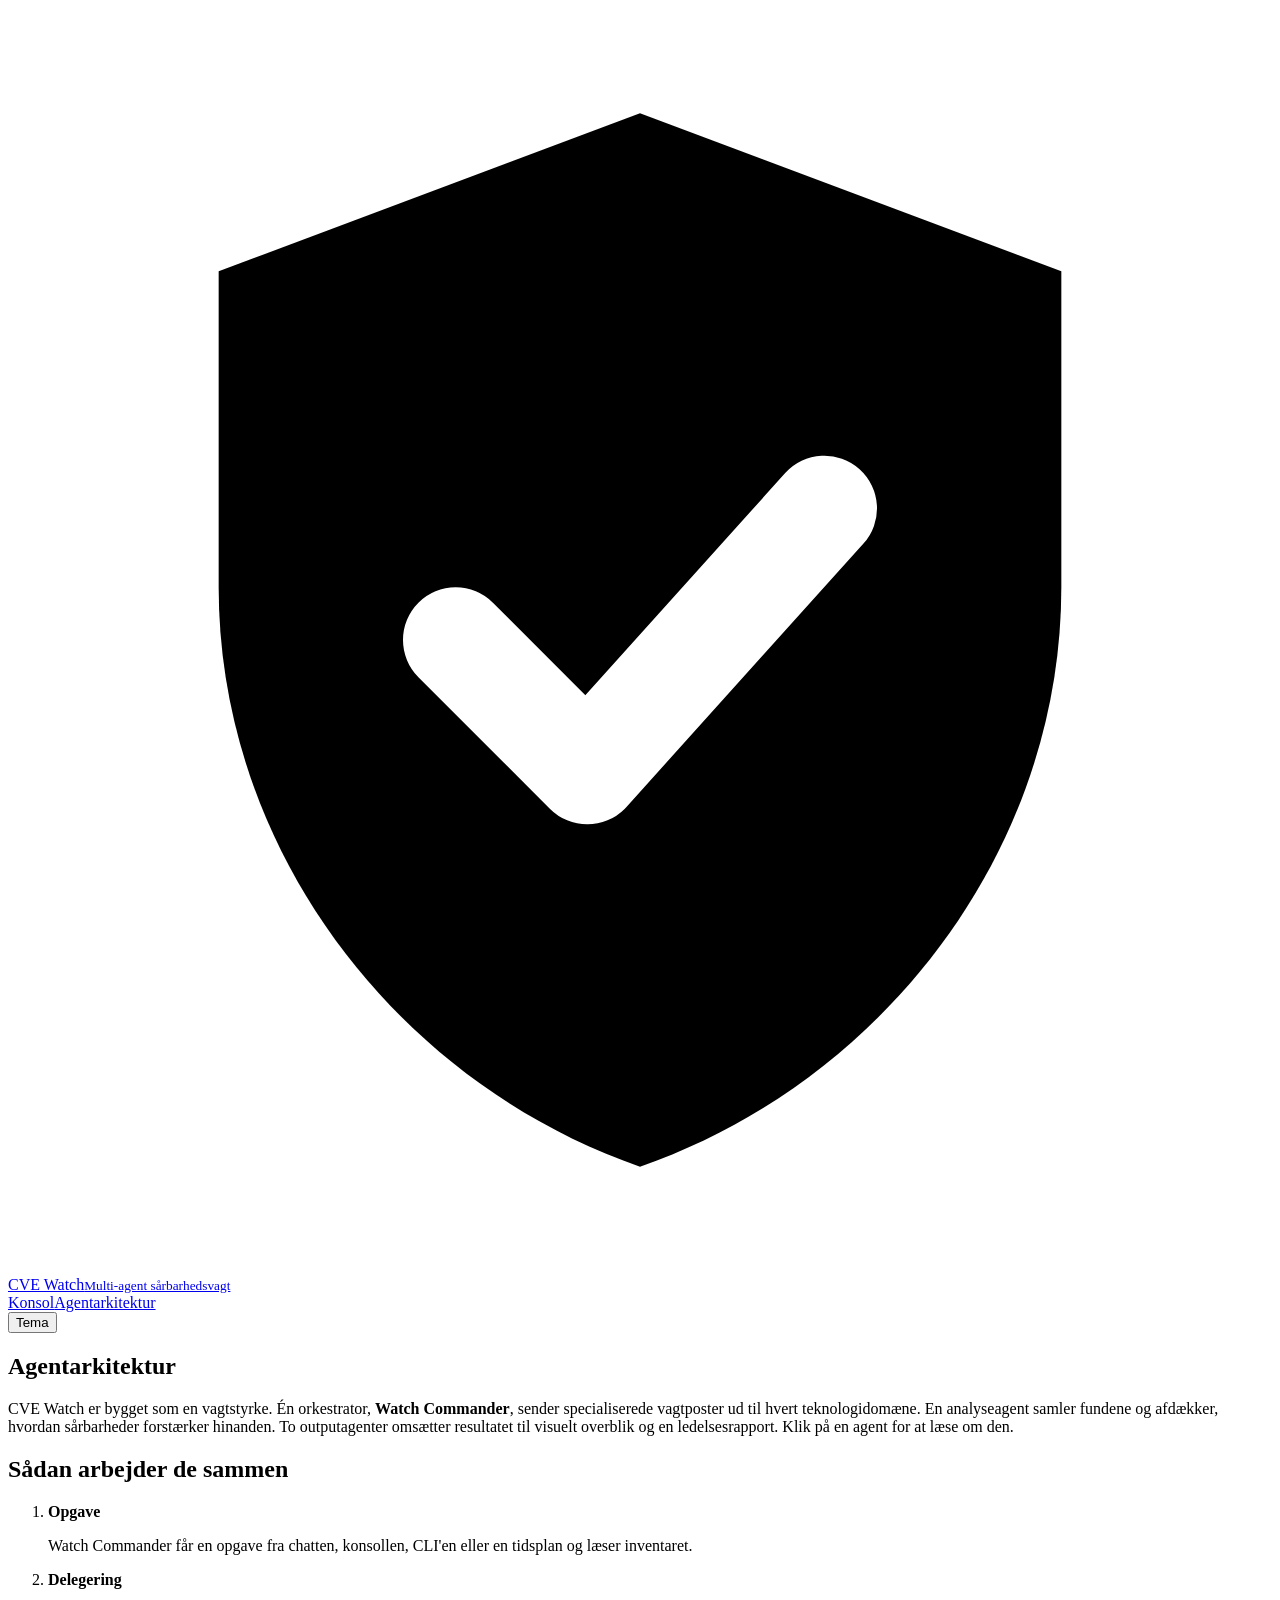
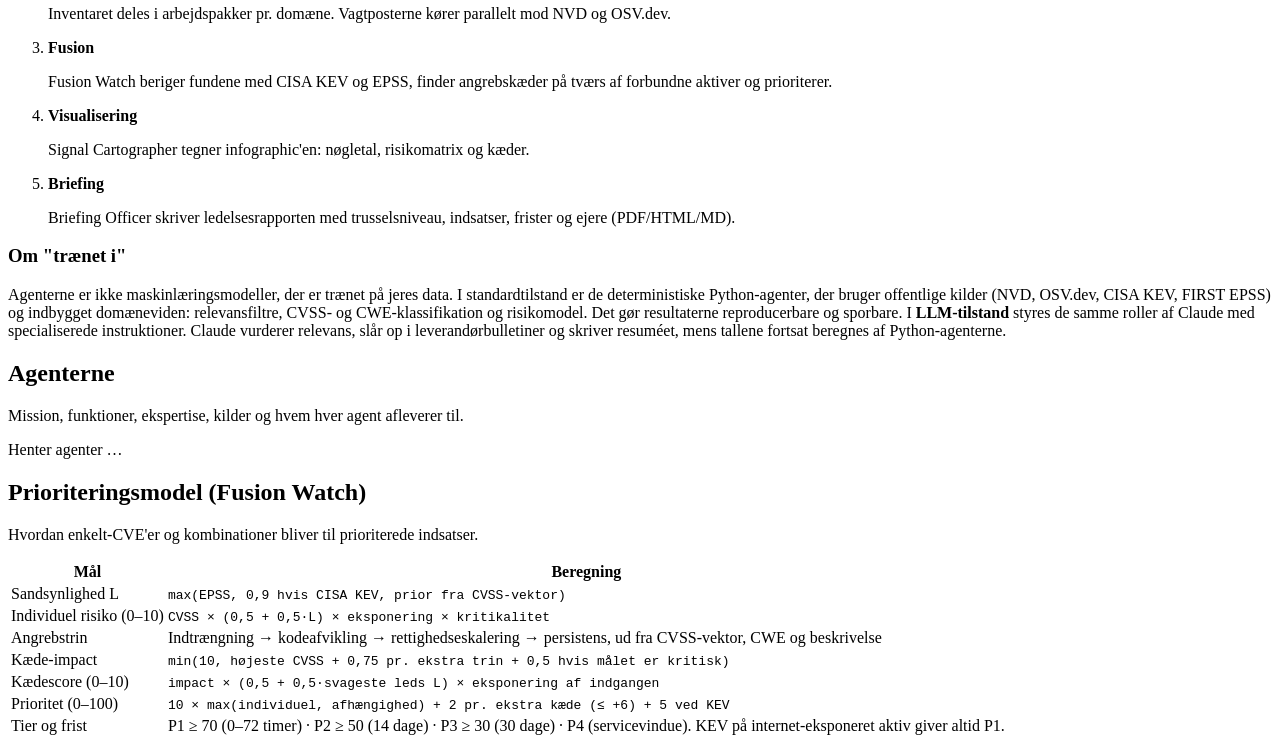
==== cve-agents/cve_agents/web/static/arkitektur.html @ 80dca543 "Add CVE Watch web console, agent codenames and PDF management report - Agents renamed to cyber-watch" ====
<!doctype html>
<html lang="da">
<head>
<meta charset="utf-8">
<meta name="viewport" content="width=device-width,initial-scale=1">
<title>CVE Watch Agentarkitektur</title>
<link rel="icon" href="data:image/svg+xml,%3Csvg xmlns='http://www.w3.org/2000/svg' viewBox='0 0 24 24'%3E%3Cpath d='M12 2 4 5v6c0 5 3.4 9.4 8 11 4.6-1.6 8-6 8-11V5z' fill='%232a78d6'/%3E%3C/svg%3E">
<link rel="stylesheet" href="/static/app.css">
</head>
<body>
<header class="top">
  <a class="brand" href="/">
    <svg viewBox="0 0 24 24" aria-hidden="true"><path d="M12 2 4 5v6c0 5 3.4 9.4 8 11 4.6-1.6 8-6 8-11V5z" fill="var(--accent)"/><path d="m8.5 12 2.5 2.5 4.5-5" stroke="#fff" stroke-width="2" fill="none" stroke-linecap="round" stroke-linejoin="round"/></svg>
    <span>CVE Watch<small>Multi-agent sårbarhedsvagt</small></span>
  </a>
  <nav class="nav"><a href="/">Konsol</a><a href="/arkitektur" aria-current="page">Agentarkitektur</a></nav>
  <span class="spacer"></span>
  <button class="iconbtn" id="theme" type="button" aria-label="Skift mellem lyst og mørkt tema">Tema</button>
</header>

<main class="wrap">
  <section class="hero">
    <h1>Agentarkitektur</h1>
    <p>CVE Watch er bygget som en vagtstyrke. Én orkestrator, <b>Watch Commander</b>, sender specialiserede vagtposter ud til
      hvert teknologidomæne. En analyseagent samler fundene og afdækker, hvordan sårbarheder forstærker hinanden. To outputagenter
      omsætter resultatet til visuelt overblik og en ledelsesrapport. Klik på en agent for at læse om den.</p>
  </section>

  <section class="flow" aria-label="Diagram over agenternes samspil" id="flow"></section>

  <h2 class="section-title">Sådan arbejder de sammen</h2>
  <ol class="steps">
    <li><b>Opgave</b><p>Watch Commander får en opgave fra chatten, konsollen, CLI'en eller en tidsplan og læser inventaret.</p></li>
    <li><b>Delegering</b><p>Inventaret deles i arbejdspakker pr. domæne. Vagtposterne kører parallelt mod NVD og OSV.dev.</p></li>
    <li><b>Fusion</b><p>Fusion Watch beriger fundene med CISA KEV og EPSS, finder angrebskæder på tværs af forbundne aktiver og prioriterer.</p></li>
    <li><b>Visualisering</b><p>Signal Cartographer tegner infographic'en: nøgletal, risikomatrix og kæder.</p></li>
    <li><b>Briefing</b><p>Briefing Officer skriver ledelsesrapporten med trusselsniveau, indsatser, frister og ejere (PDF/HTML/MD).</p></li>
  </ol>

  <div class="note">
    <h3>Om "trænet i"</h3>
    Agenterne er ikke maskinlærings­modeller, der er trænet på jeres data. I standardtilstand er de deterministiske
    Python-agenter, der bruger offentlige kilder (NVD, OSV.dev, CISA KEV, FIRST EPSS) og indbygget domæneviden: relevansfiltre,
    CVSS- og CWE-klassifikation og risikomodel. Det gør resultaterne reproducerbare og sporbare. I <b>LLM-tilstand</b> styres de
    samme roller af Claude med specialiserede instruktioner. Claude vurderer relevans, slår op i leverandørbulletiner og skriver
    resuméet, mens tallene fortsat beregnes af Python-agenterne.
  </div>

  <h2 class="section-title">Agenterne</h2>
  <p class="section-sub">Mission, funktioner, ekspertise, kilder og hvem hver agent afleverer til.</p>
  <div id="cards"><div class="empty">Henter agenter …</div></div>

  <h2 class="section-title">Prioriteringsmodel (Fusion Watch)</h2>
  <p class="section-sub">Hvordan enkelt-CVE'er og kombinationer bliver til prioriterede indsatser.</p>
  <div class="scroll"><table class="formula">
    <tr><th>Mål</th><th>Beregning</th></tr>
    <tr><td>Sandsynlighed L</td><td><code>max(EPSS, 0,9 hvis CISA KEV, prior fra CVSS-vektor)</code></td></tr>
    <tr><td>Individuel risiko (0–10)</td><td><code>CVSS × (0,5 + 0,5·L) × eksponering × kritikalitet</code></td></tr>
    <tr><td>Angrebstrin</td><td>Indtrængning → kodeafvikling → rettighedseskalering → persistens, ud fra CVSS-vektor, CWE og beskrivelse</td></tr>
    <tr><td>Kæde-impact</td><td><code>min(10, højeste CVSS + 0,75 pr. ekstra trin + 0,5 hvis målet er kritisk)</code></td></tr>
    <tr><td>Kædescore (0–10)</td><td><code>impact × (0,5 + 0,5·svageste leds L) × eksponering af indgangen</code></td></tr>
    <tr><td>Prioritet (0–100)</td><td><code>10 × max(individuel, afhængighed) + 2 pr. ekstra kæde (≤ +6) + 5 ved KEV</code></td></tr>
    <tr><td>Tier og frist</td><td>P1 ≥ 70 (0–72 timer) · P2 ≥ 50 (14 dage) · P3 ≥ 30 (30 dage) · P4 (servicevindue). KEV på internet-eksponeret aktiv giver altid P1.</td></tr>
  </table></div>
</main>

<script src="/static/common.js"></script>
<script>
const TIER = { orchestration: "Orkestrering", collection: "Indsamling", analysis: "Analyse", output: "Output" };
const node = a => `<a class="node ${a.tier}" href="#${a.key}"><span class="ico" aria-hidden="true">${a.icon}</span><span><b>${esc(a.codename)}</b><small>${esc(a.role)}</small></span></a>`;
const list = xs => `<ul>${xs.map(x => `<li>${esc(x)}</li>`).join("")}</ul>`;
(async () => {
  const { agents } = await api("/api/agents");
  const by = Object.fromEntries(agents.map(a => [a.key, a]));
  const t = k => agents.filter(a => a.tier === k);
  $("#flow").innerHTML = `
    <div class="lanelbl">Orkestrering</div><div class="lane">${t("orchestration").map(node).join("")}</div>
    <div class="arrow" aria-hidden="true"></div>
    <div class="lanelbl">Vagtposter: indsamling pr. domæne (parallelt)</div><div class="lane collection">${t("collection").map(node).join("")}</div>
    <div class="arrow" aria-hidden="true"></div>
    <div class="lanelbl">Analyse</div><div class="lane">${t("analysis").map(node).join("")}</div>
    <div class="feeds"><span>+ CISA KEV</span><span>+ FIRST EPSS</span><span>+ inventarets forbindelser</span></div>
    <div class="arrow" aria-hidden="true"></div>
    <div class="lanelbl">Output</div><div class="lane">${t("output").map(node).join("")}</div>`;
  $("#cards").innerHTML = agents.map(a => `
    <article class="agentcard" id="${a.key}">
      <header><span class="ico" aria-hidden="true">${a.icon}</span><div><h3>${esc(a.codename)}</h3><div class="role">${esc(a.role)}</div></div>
        <span class="tier">${TIER[a.tier] || a.tier}</span></header>
      <p class="mission">${esc(a.mission)}</p>
      <div class="cols">
        <div><h4>Funktioner</h4>${list(a.functions)}</div>
        <div><h4>Trænet i / ekspertise</h4>${list(a.trained_in)}</div>
        <div><h4>Kilder</h4>${list(a.sources)}<h4 style="margin-top:10px">Output</h4>${list(a.outputs)}</div>
      </div>
      ${a.hands_off_to.length ? `<div class="handoff">Afleverer til: ${a.hands_off_to.map(k => by[k] ? `<a href="#${k}">${by[k].icon} ${esc(by[k].codename)}</a>` : "").join("")}</div>` : ""}
    </article>`).join("");
  if (location.hash) document.getElementById(location.hash.slice(1))?.scrollIntoView();
})();
</script>
</body>
</html>
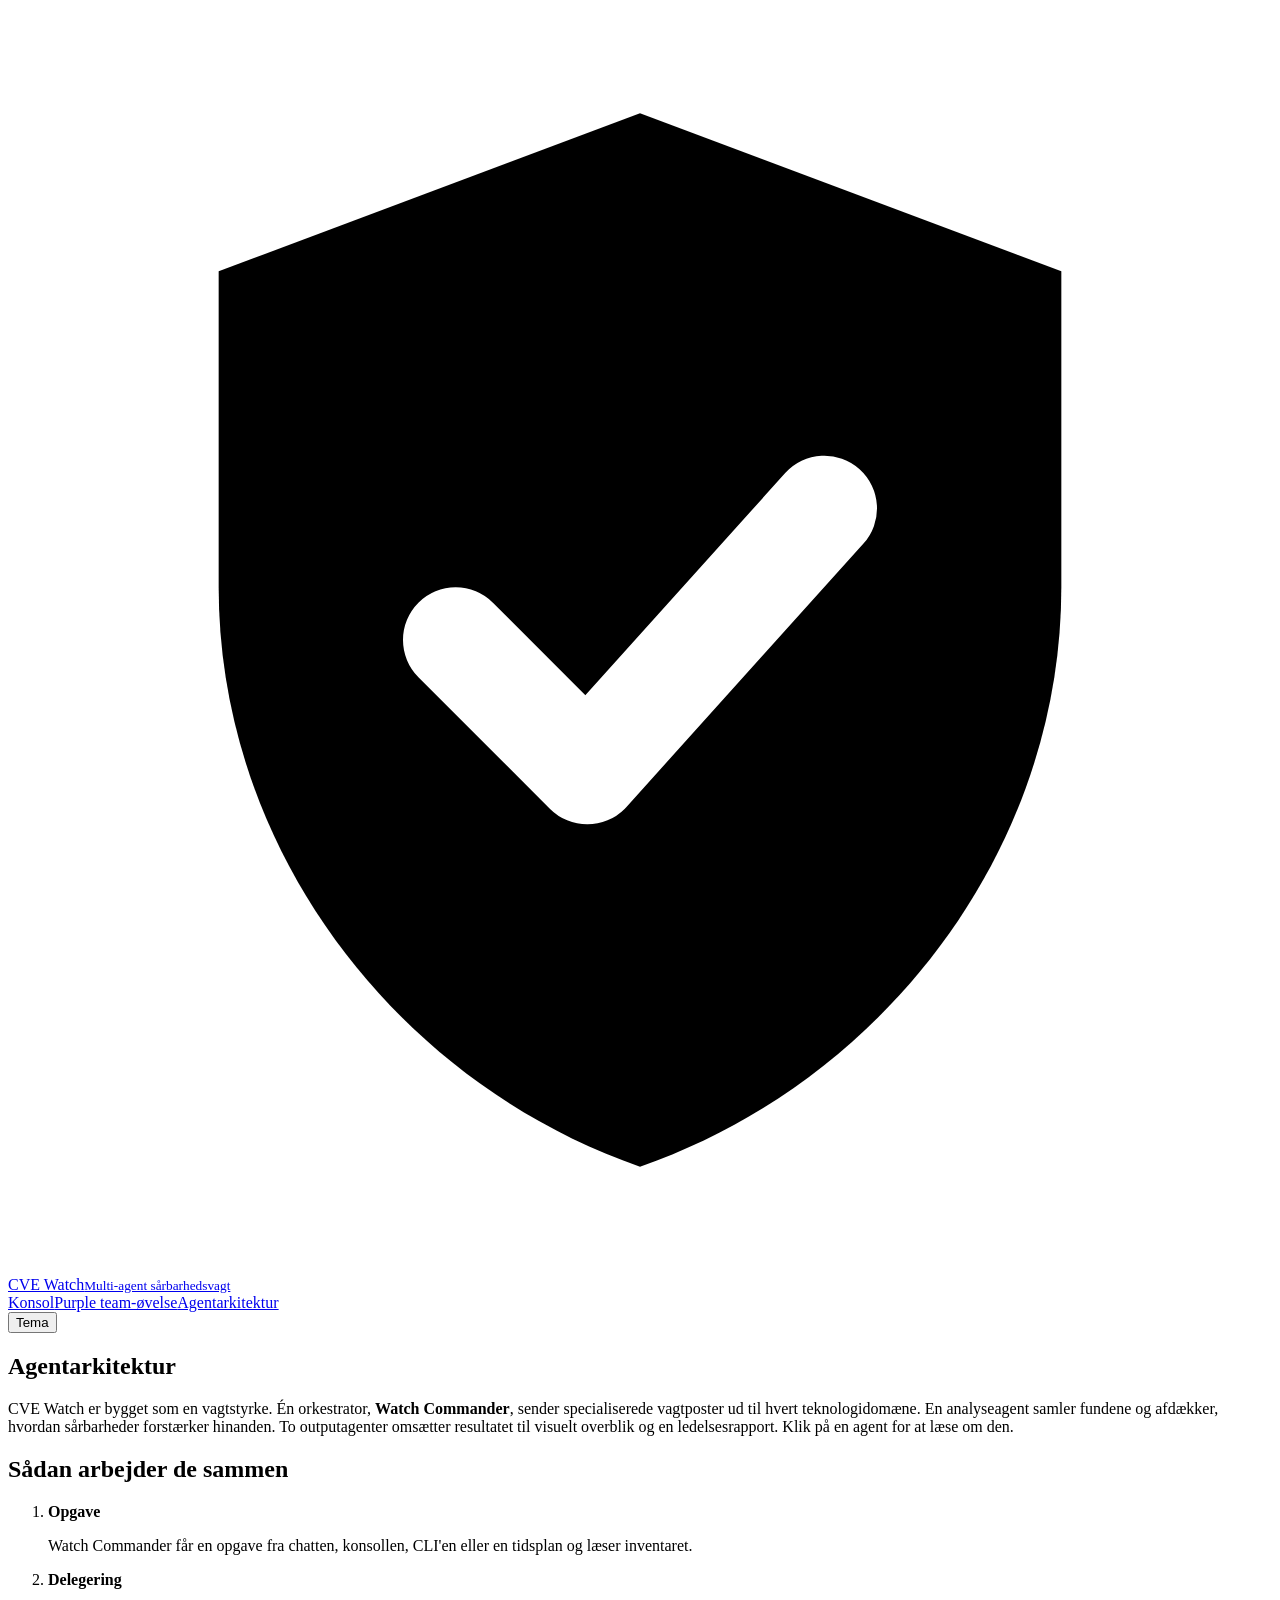
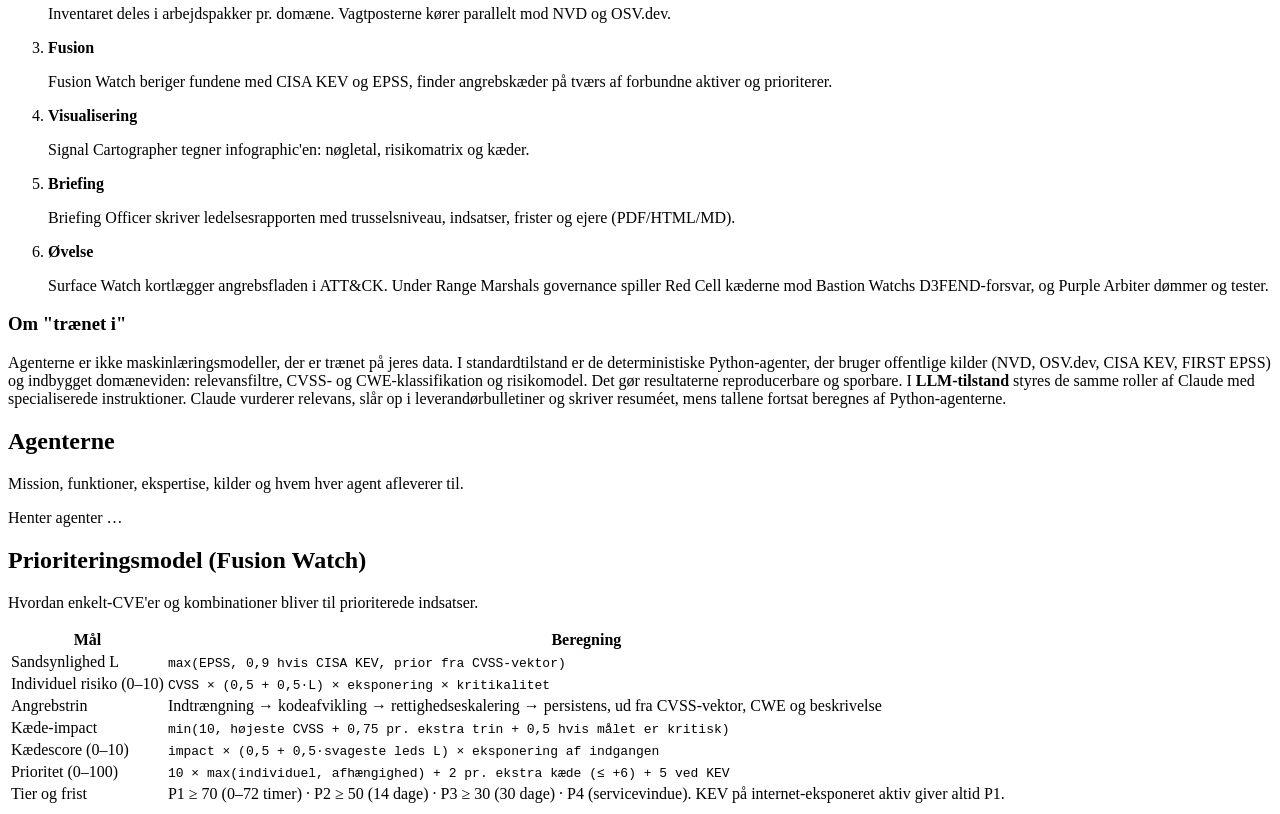
==== commit a1742455: "Add MITRE ATT&CK/D3FEND purple-team exercises under governance - Surface Watch: maps open CVEs to AT" ====
--- a/cve-agents/cve_agents/web/static/arkitektur.html
+++ b/cve-agents/cve_agents/web/static/arkitektur.html
@@ -13,7 +13,7 @@
     <svg viewBox="0 0 24 24" aria-hidden="true"><path d="M12 2 4 5v6c0 5 3.4 9.4 8 11 4.6-1.6 8-6 8-11V5z" fill="var(--accent)"/><path d="m8.5 12 2.5 2.5 4.5-5" stroke="#fff" stroke-width="2" fill="none" stroke-linecap="round" stroke-linejoin="round"/></svg>
     <span>CVE Watch<small>Multi-agent sårbarhedsvagt</small></span>
   </a>
-  <nav class="nav"><a href="/">Konsol</a><a href="/arkitektur" aria-current="page">Agentarkitektur</a></nav>
+  <nav class="nav"><a href="/">Konsol</a><a href="/ovelse">Purple team-øvelse</a><a href="/arkitektur" aria-current="page">Agentarkitektur</a></nav>
   <span class="spacer"></span>
   <button class="iconbtn" id="theme" type="button" aria-label="Skift mellem lyst og mørkt tema">Tema</button>
 </header>
@@ -35,6 +35,7 @@
     <li><b>Fusion</b><p>Fusion Watch beriger fundene med CISA KEV og EPSS, finder angrebskæder på tværs af forbundne aktiver og prioriterer.</p></li>
     <li><b>Visualisering</b><p>Signal Cartographer tegner infographic'en: nøgletal, risikomatrix og kæder.</p></li>
     <li><b>Briefing</b><p>Briefing Officer skriver ledelsesrapporten med trusselsniveau, indsatser, frister og ejere (PDF/HTML/MD).</p></li>
+    <li><b>Øvelse</b><p>Surface Watch kortlægger angrebsfladen i ATT&CK. Under Range Marshals governance spiller Red Cell kæderne mod Bastion Watchs D3FEND-forsvar, og Purple Arbiter dømmer og tester.</p></li>
   </ol>
 
   <div class="note">
@@ -66,7 +67,7 @@
 
 <script src="/static/common.js"></script>
 <script>
-const TIER = { orchestration: "Orkestrering", collection: "Indsamling", analysis: "Analyse", output: "Output" };
+const TIER = { orchestration: "Orkestrering", collection: "Indsamling", analysis: "Analyse", exercise: "Øvelse (simulering)", output: "Output" };
 const node = a => `<a class="node ${a.tier}" href="#${a.key}"><span class="ico" aria-hidden="true">${a.icon}</span><span><b>${esc(a.codename)}</b><small>${esc(a.role)}</small></span></a>`;
 const list = xs => `<ul>${xs.map(x => `<li>${esc(x)}</li>`).join("")}</ul>`;
 (async () => {
@@ -80,6 +81,9 @@
     <div class="arrow" aria-hidden="true"></div>
     <div class="lanelbl">Analyse</div><div class="lane">${t("analysis").map(node).join("")}</div>
     <div class="feeds"><span>+ CISA KEV</span><span>+ FIRST EPSS</span><span>+ inventarets forbindelser</span></div>
+    <div class="arrow" aria-hidden="true"></div>
+    <div class="lanelbl">Purple team-øvelse: simulering under governance</div><div class="lane">${t("exercise").map(node).join("")}</div>
+    <div class="feeds"><span>MITRE ATT&CK</span><span>MITRE D3FEND</span><span>forsvarsprofil</span><span>fire-øjne-godkendelse</span><span>hash-kædet audit</span></div>
     <div class="arrow" aria-hidden="true"></div>
     <div class="lanelbl">Output</div><div class="lane">${t("output").map(node).join("")}</div>`;
   $("#cards").innerHTML = agents.map(a => `
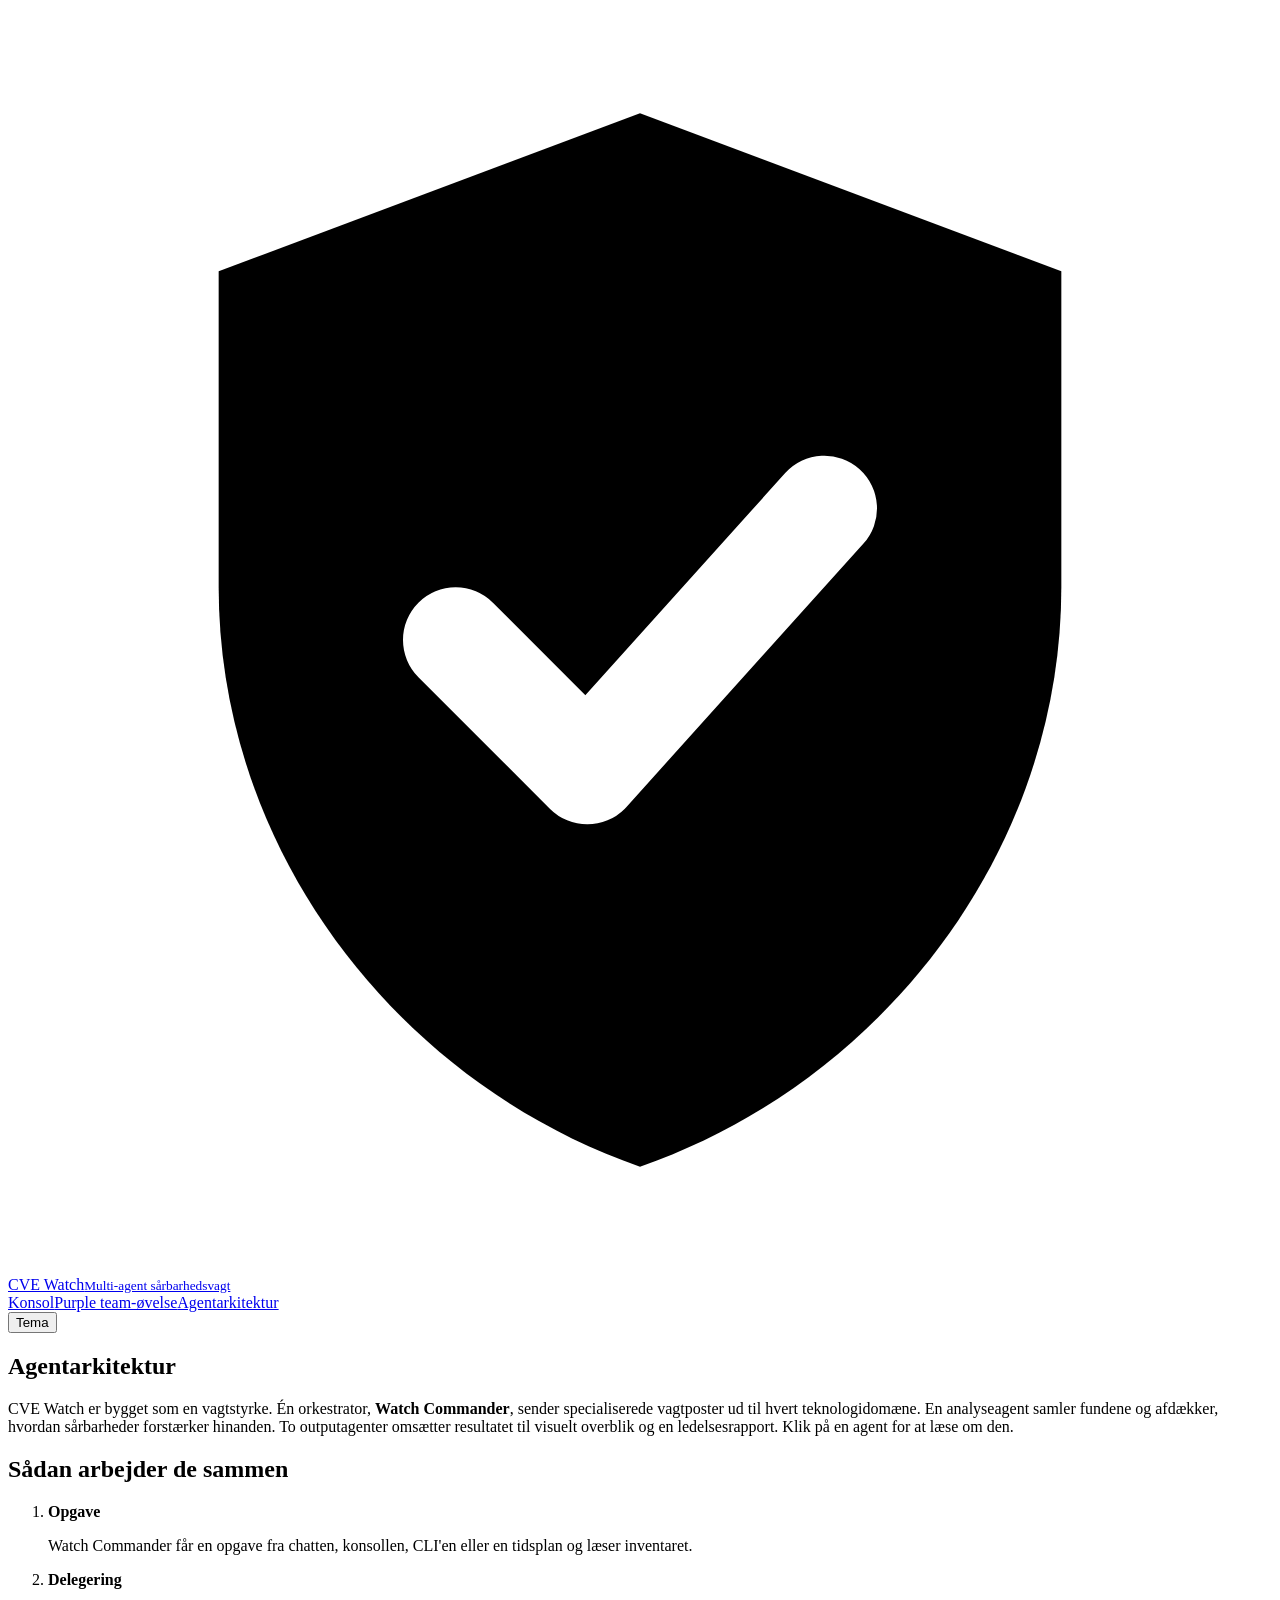
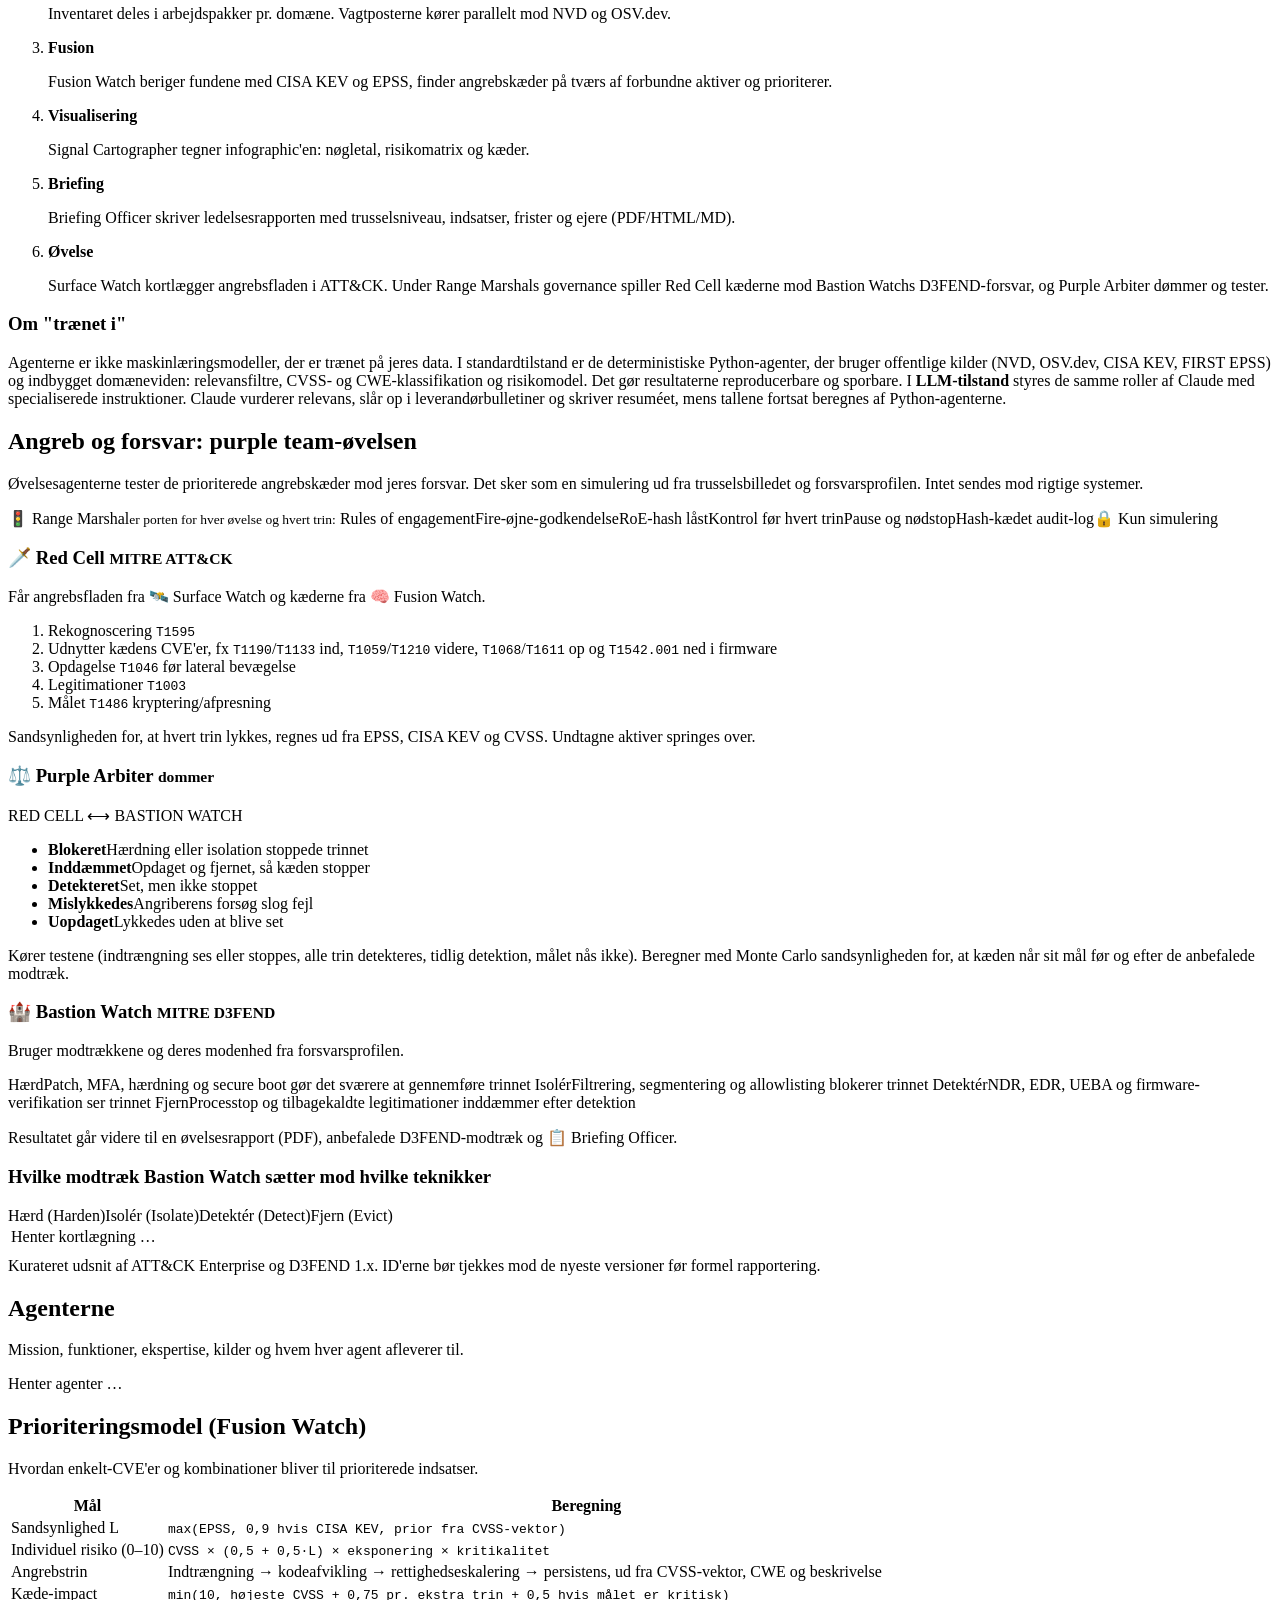
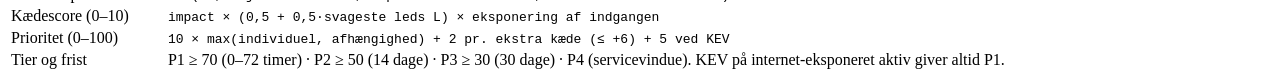
==== commit 5e2d2704: "Architecture page: add attack/defense section for the exercise agents Governance gate (Range Marshal" ====
--- a/cve-agents/cve_agents/web/static/arkitektur.html
+++ b/cve-agents/cve_agents/web/static/arkitektur.html
@@ -47,6 +47,52 @@
     resuméet, mens tallene fortsat beregnes af Python-agenterne.
   </div>
 
+  <h2 class="section-title" id="angreb-forsvar">Angreb og forsvar: purple team-øvelsen</h2>
+  <p class="section-sub">Øvelsesagenterne tester de prioriterede angrebskæder mod jeres forsvar. Det sker som en simulering ud fra trusselsbilledet og forsvarsprofilen. Intet sendes mod rigtige systemer.</p>
+  <div class="duel-gate" role="group" aria-label="Governance">
+    <span class="who">🚦 Range Marshal</span><span style="color:var(--text2);font-size:13.5px">er porten for hver øvelse og hvert trin:</span>
+    <span class="chips2"><span>Rules of engagement</span><span>Fire-øjne-godkendelse</span><span>RoE-hash låst</span><span>Kontrol før hvert trin</span><span>Pause og nødstop</span><span>Hash-kædet audit-log</span><span>🔒 Kun simulering</span></span>
+  </div>
+  <div class="duel">
+    <div class="side atk">
+      <h3>🗡️ Red Cell <small>MITRE ATT&amp;CK</small></h3>
+      <p class="feed">Får angrebsfladen fra 🛰️ Surface Watch og kæderne fra 🧠 Fusion Watch.</p>
+      <ol>
+        <li>Rekognoscering <code>T1595</code></li>
+        <li>Udnytter kædens CVE'er, fx <code>T1190</code>/<code>T1133</code> ind, <code>T1059</code>/<code>T1210</code> videre, <code>T1068</code>/<code>T1611</code> op og <code>T1542.001</code> ned i firmware</li>
+        <li>Opdagelse <code>T1046</code> før lateral bevægelse</li>
+        <li>Legitimationer <code>T1003</code></li>
+        <li>Målet <code>T1486</code> kryptering/afpresning</li>
+      </ol>
+      <p class="feed" style="margin-top:8px">Sandsynligheden for, at hvert trin lykkes, regnes ud fra EPSS, CISA KEV og CVSS. Undtagne aktiver springes over.</p>
+    </div>
+    <div class="judge">
+      <h3>⚖️ Purple Arbiter <small>dommer</small></h3>
+      <div class="vs">RED CELL ⟷ BASTION WATCH</div>
+      <ul class="outcomes">
+        <li class="ok"><b>Blokeret</b>Hærdning eller isolation stoppede trinnet</li>
+        <li class="ok"><b>Inddæmmet</b>Opdaget og fjernet, så kæden stopper</li>
+        <li class="warn"><b>Detekteret</b>Set, men ikke stoppet</li>
+        <li class="muted"><b>Mislykkedes</b>Angriberens forsøg slog fejl</li>
+        <li class="bad"><b>Uopdaget</b>Lykkedes uden at blive set</li>
+      </ul>
+      <p class="feed" style="margin:0">Kører testene (indtrængning ses eller stoppes, alle trin detekteres, tidlig detektion, målet nås ikke). Beregner med Monte Carlo sandsynligheden for, at kæden når sit mål før og efter de anbefalede modtræk.</p>
+    </div>
+    <div class="side def">
+      <h3>🏰 Bastion Watch <small>MITRE D3FEND</small></h3>
+      <p class="feed">Bruger modtrækkene og deres modenhed fra forsvarsprofilen.</p>
+      <div class="d3row"><span class="d3chip" style="--c:var(--d3-harden)">Hærd</span><span>Patch, MFA, hærdning og secure boot gør det sværere at gennemføre trinnet</span>
+        <span class="d3chip" style="--c:var(--d3-isolate)">Isolér</span><span>Filtrering, segmentering og allowlisting blokerer trinnet</span>
+        <span class="d3chip" style="--c:var(--d3-detect)">Detektér</span><span>NDR, EDR, UEBA og firmware-verifikation ser trinnet</span>
+        <span class="d3chip" style="--c:var(--d3-evict)">Fjern</span><span>Processtop og tilbagekaldte legitimationer inddæmmer efter detektion</span></div>
+    </div>
+  </div>
+  <p class="duel-out">Resultatet går videre til en øvelsesrapport (PDF), anbefalede D3FEND-modtræk og 📋 Briefing Officer.</p>
+  <h3 class="h3x">Hvilke modtræk Bastion Watch sætter mod hvilke teknikker</h3>
+  <div class="d3legend"><span style="--c:var(--d3-harden)">Hærd (Harden)</span><span style="--c:var(--d3-isolate)">Isolér (Isolate)</span><span style="--c:var(--d3-detect)">Detektér (Detect)</span><span style="--c:var(--d3-evict)">Fjern (Evict)</span></div>
+  <div class="scroll"><table class="maptbl" id="maptbl"><tr><td>Henter kortlægning …</td></tr></table></div>
+  <p class="section-sub" style="margin-top:8px">Kurateret udsnit af ATT&amp;CK Enterprise og D3FEND 1.x. ID'erne bør tjekkes mod de nyeste versioner før formel rapportering.</p>
+
   <h2 class="section-title">Agenterne</h2>
   <p class="section-sub">Mission, funktioner, ekspertise, kilder og hvem hver agent afleverer til.</p>
   <div id="cards"><div class="empty">Henter agenter …</div></div>
@@ -67,6 +113,19 @@
 
 <script src="/static/common.js"></script>
 <script>
+function renderMitreMap(M) {
+  const col = { Harden: "var(--d3-harden)", Isolate: "var(--d3-isolate)", Detect: "var(--d3-detect)", Evict: "var(--d3-evict)" };
+  const tac = Object.fromEntries(M.tactics.map(t => [t.id, t.name]));
+  const order = Object.fromEntries(M.tactics.map((t, i) => [t.id, i]));
+  const rows = M.techniques.slice().sort((a, b) => order[a.tactic] - order[b.tactic]).map(t =>
+    `<tr><td>${esc(tac[t.tactic])}</td><td><span class="tid">${t.id}</span> ${esc(t.name)}</td><td>${t.counters.map(c => {
+      const m = M.countermeasures[c];
+      return `<span class="d3chip" style="--c:${col[m.tactic]}" title="${esc(m.tactic_da)}: ${esc(m.da)}"><code>${c}</code> ${esc(m.name)}</span>`;
+    }).join("")}</td></tr>`).join("");
+  document.getElementById("maptbl").innerHTML = `<tr><th>ATT&amp;CK-taktik</th><th>Teknik (Red Cell)</th><th>D3FEND-modtræk (Bastion Watch)</th></tr>${rows}`;
+}
+api("/api/mitre").then(renderMitreMap).catch(() => {});
+
 const TIER = { orchestration: "Orkestrering", collection: "Indsamling", analysis: "Analyse", exercise: "Øvelse (simulering)", output: "Output" };
 const node = a => `<a class="node ${a.tier}" href="#${a.key}"><span class="ico" aria-hidden="true">${a.icon}</span><span><b>${esc(a.codename)}</b><small>${esc(a.role)}</small></span></a>`;
 const list = xs => `<ul>${xs.map(x => `<li>${esc(x)}</li>`).join("")}</ul>`;
